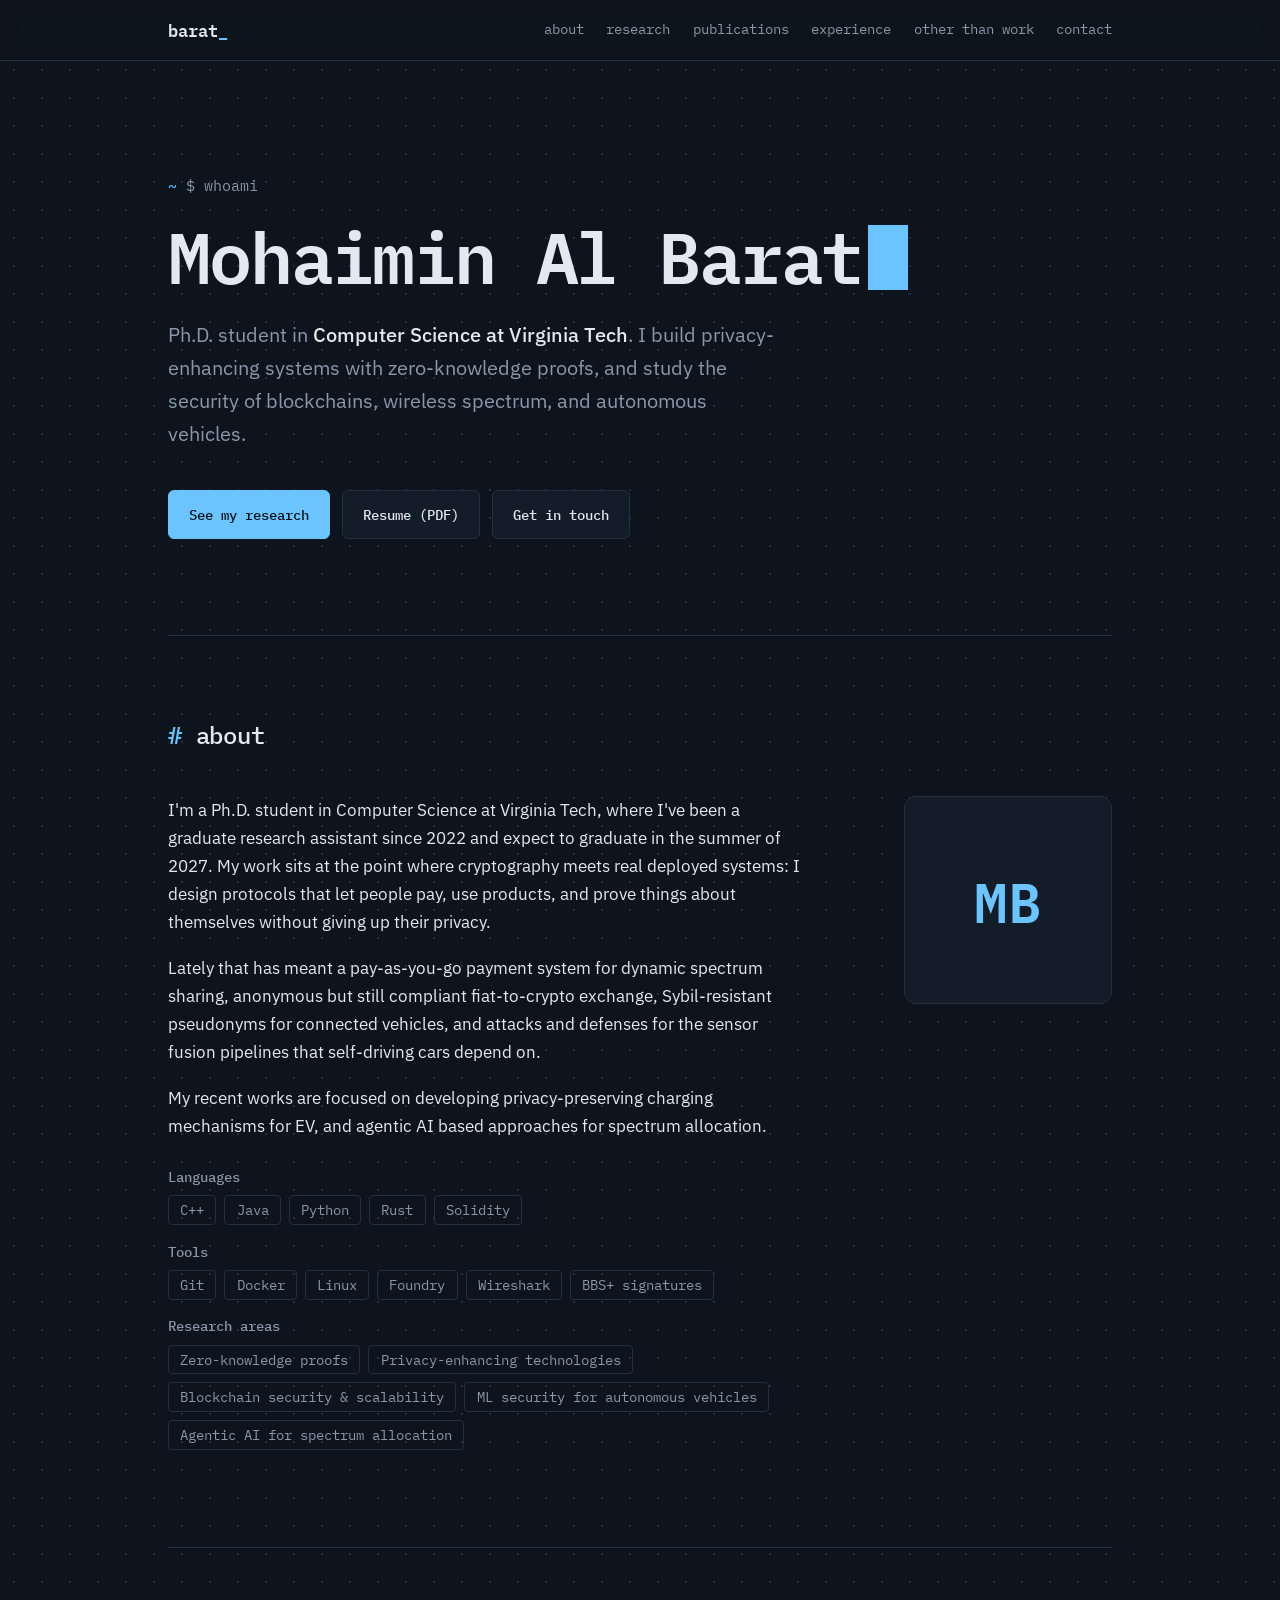
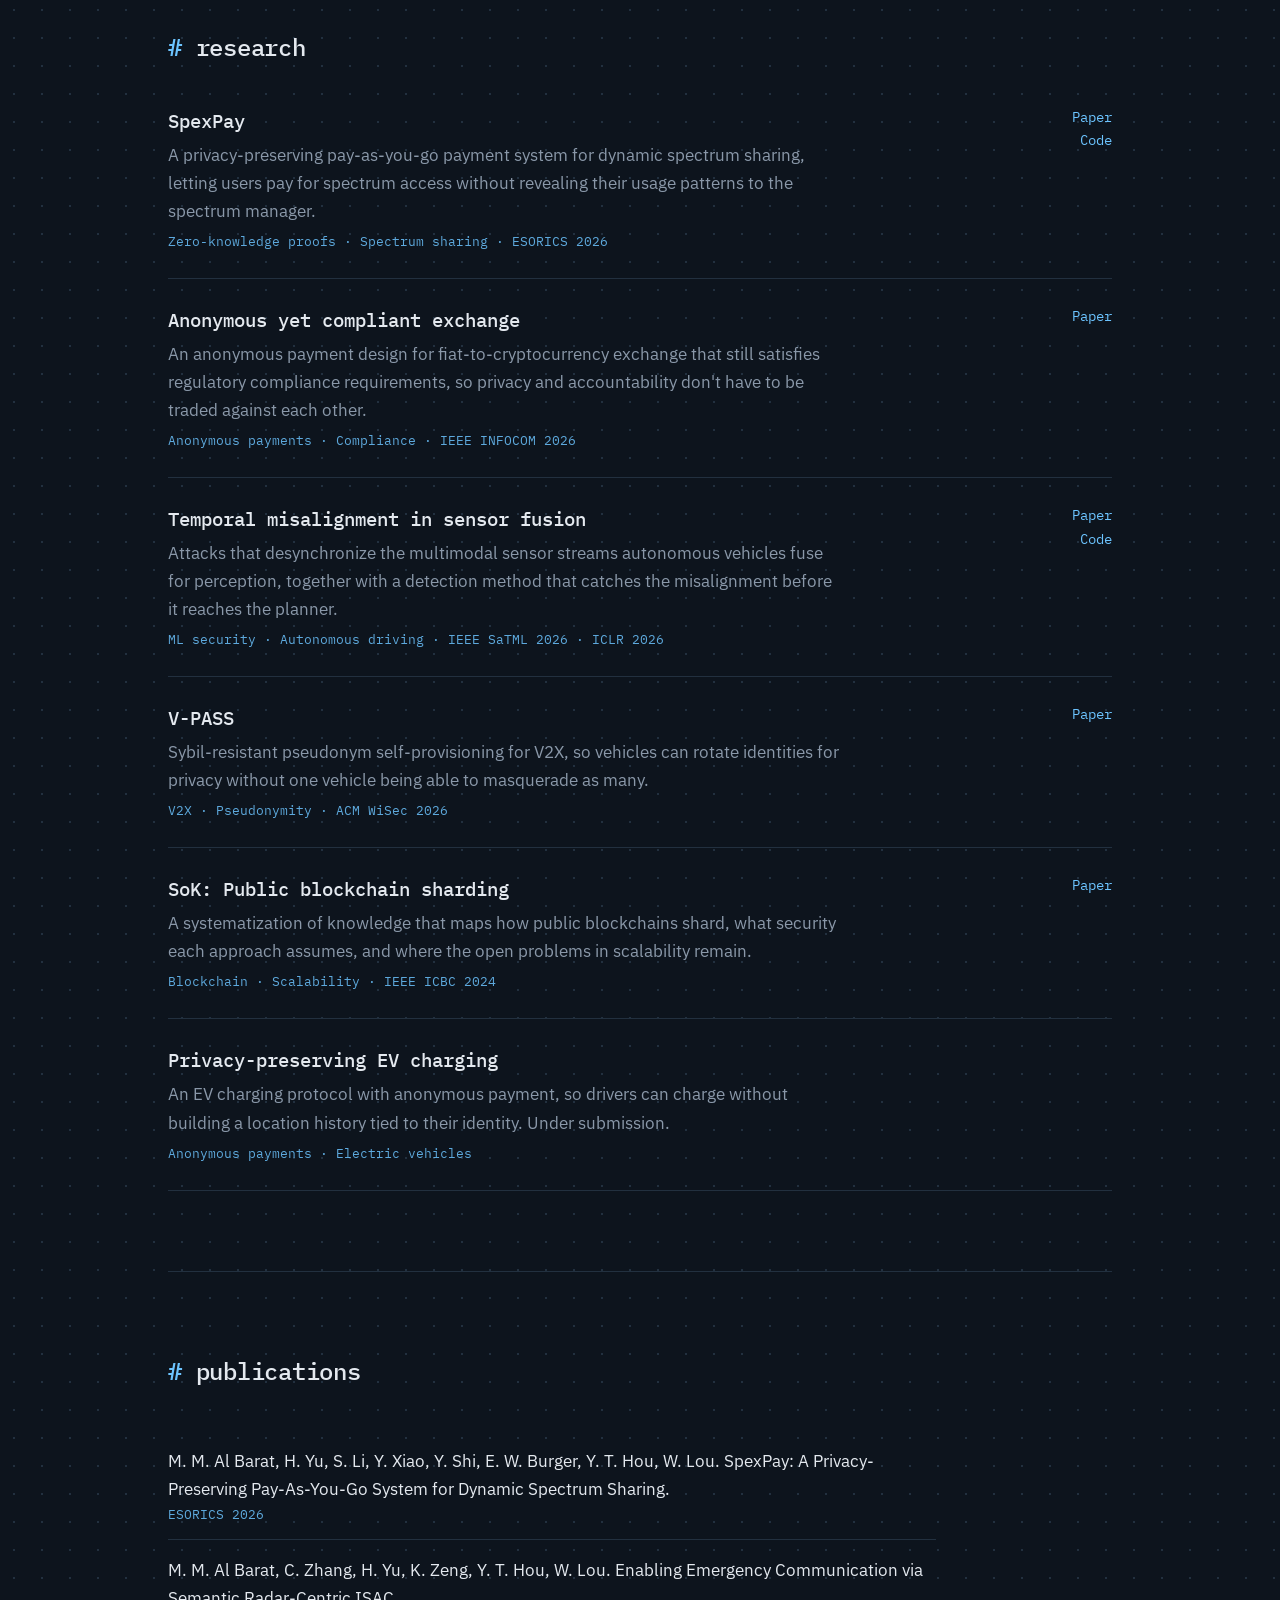
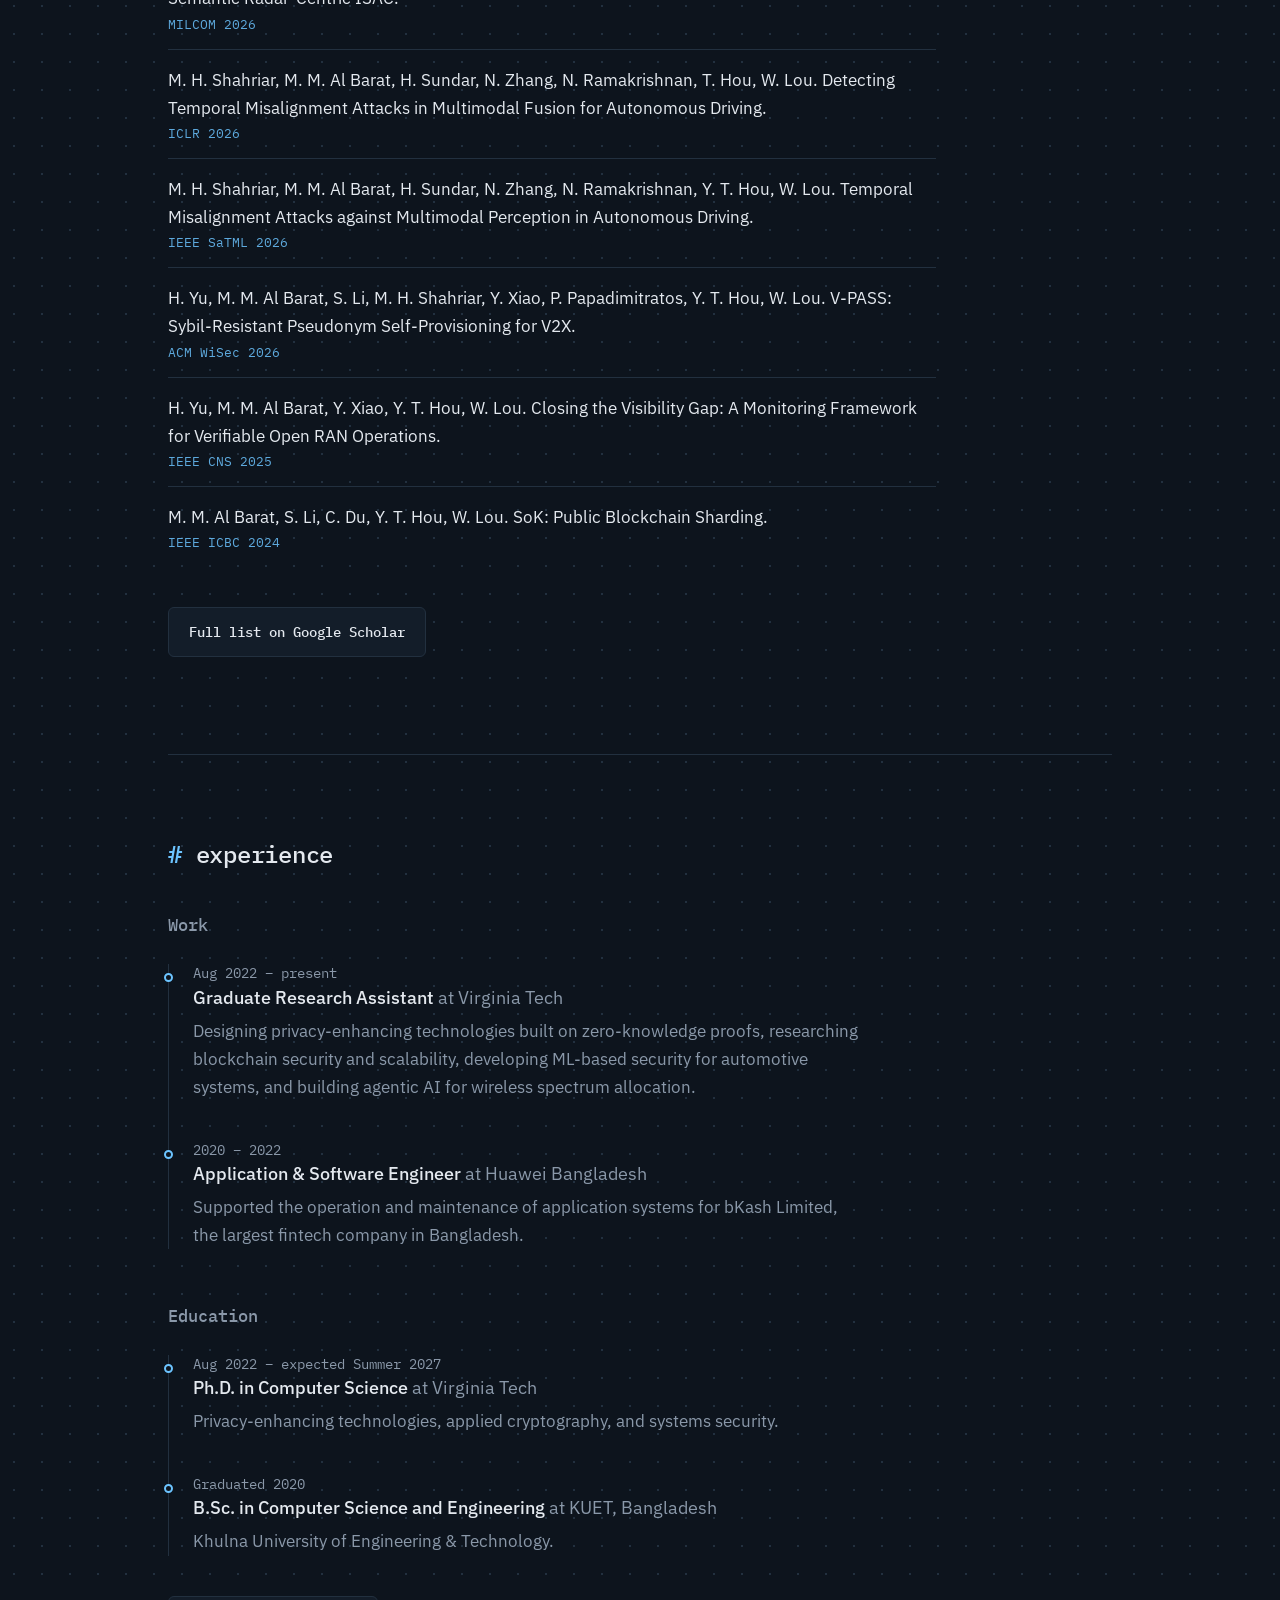
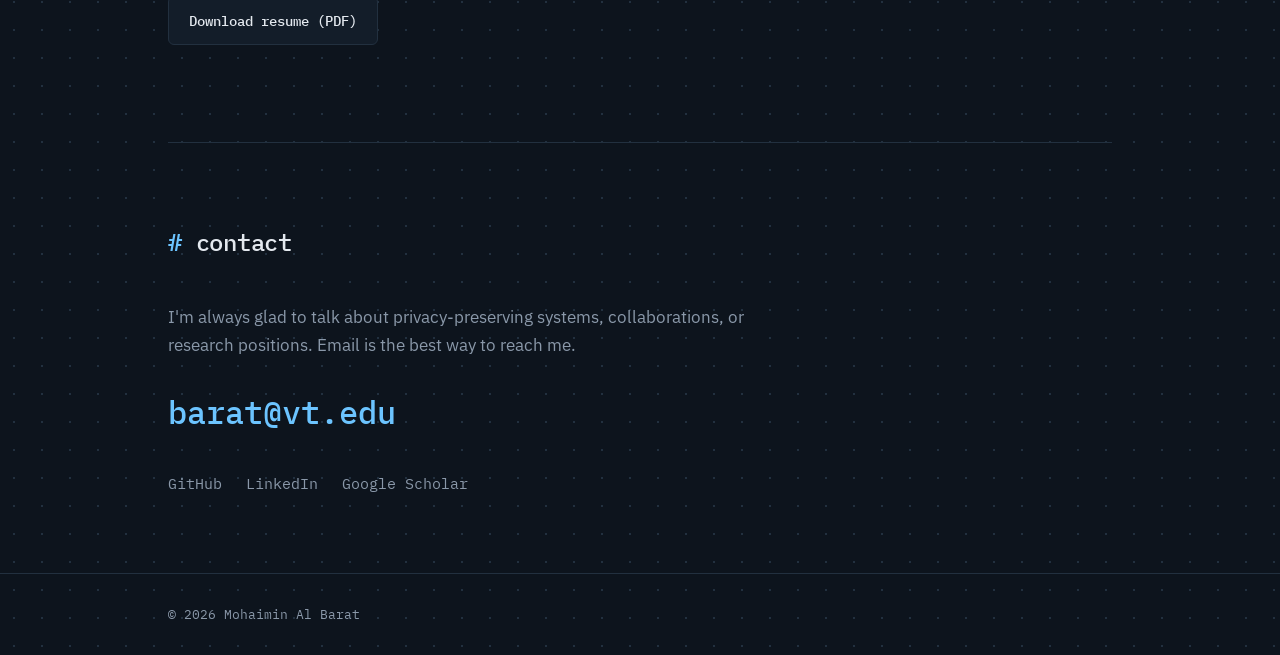
==== index.html @ 00ca7784 "website update" ====
<!DOCTYPE html>
<html lang="en">
<head>
<meta charset="UTF-8">
<meta name="viewport" content="width=device-width, initial-scale=1, viewport-fit=cover">

<!-- [EDIT 1] Page title (shows in the browser tab and in Google results) -->
<title>Mohaimin Al Barat — Privacy &amp; Security Researcher</title>
<meta name="description" content="Mohaimin Al Barat is a Ph.D. student in Computer Science at Virginia Tech working on zero-knowledge proofs, blockchain security, and ML security for autonomous vehicles.">

<link rel="icon" href="data:image/svg+xml,<svg xmlns='http://www.w3.org/2000/svg' viewBox='0 0 100 100'><text y='.9em' font-size='90'>⌘</text></svg>">
<link rel="preconnect" href="https://fonts.googleapis.com">
<link rel="preconnect" href="https://fonts.gstatic.com" crossorigin>
<link href="https://fonts.googleapis.com/css2?family=IBM+Plex+Mono:wght@400;500;600&family=IBM+Plex+Sans:wght@400;500;600&display=swap" rel="stylesheet">
<link rel="stylesheet" href="style.css">
</head>
<body>

<header>
  <nav class="wrap" aria-label="Main">
    <a class="logo" href="#top">barat<span>_</span></a>
    <ul>
      <li><a href="#about">about</a></li>
      <li><a href="#research">research</a></li>
      <li><a href="#publications">publications</a></li>
      <li><a href="#experience">experience</a></li>
      <li><a href="other-than-work.html">other than work</a></li>
      <li><a href="#contact">contact</a></li>
    </ul>
  </nav>
</header>

<main id="top">
  <div class="wrap">

    <!-- ============ HERO ============ -->
    <div class="hero">
      <p class="prompt"><b>~</b> $ whoami</p>
      <!-- [EDIT 2] Your name -->
      <h1>Mohaimin Al Barat<span class="cursor" aria-hidden="true"></span></h1>
      <!-- [EDIT 3] The one-sentence summary under your name -->
      <p class="lede">Ph.D. student in <strong>Computer Science at Virginia Tech</strong>. I build privacy-enhancing systems with zero-knowledge proofs, and study the security of blockchains, wireless spectrum, and autonomous vehicles.</p>
      <div class="actions">
        <a class="btn primary" href="#research">See my research</a>
        <a class="btn" href="resume.pdf">Resume (PDF)</a>
        <a class="btn" href="#contact">Get in touch</a>
      </div>
    </div>

    <!-- ============ ABOUT ============ -->
    <section id="about" aria-labelledby="about-h">
      <h2 id="about-h">about</h2>
      <div class="about">
        <div>
          <!-- Bio -->
          <p>I'm a Ph.D. student in Computer Science at Virginia Tech, where I've been a graduate research assistant since 2022 and expect to graduate in the summer of 2027. My work sits at the point where cryptography meets real deployed systems: I design protocols that let people pay, use products, and prove things about themselves without giving up their privacy.</p>
          <p>Lately that has meant a pay-as-you-go payment system for dynamic spectrum sharing, anonymous but still compliant fiat-to-crypto exchange, Sybil-resistant pseudonyms for connected vehicles, and attacks and defenses for the sensor fusion pipelines that self-driving cars depend on.</p>
          <p>My recent works are focused on developing privacy-preserving charging mechanisms for EV, and agentic AI based approaches for spectrum allocation.</p>

          <!-- [EDIT 5] Skills. Add or remove <li>...</li> items. -->
          <div class="skill-group">
            <h3>Languages</h3>
            <ul class="skills">
              <li>C++</li><li>Java</li><li>Python</li><li>Rust</li><li>Solidity</li>
            </ul>
            <h3>Tools</h3>
            <ul class="skills">
              <li>Git</li><li>Docker</li><li>Linux</li><li>Foundry</li><li>Wireshark</li><li>BBS+ signatures</li>
            </ul>
            <h3>Research areas</h3>
            <ul class="skills">
              <li>Zero-knowledge proofs</li><li>Privacy-enhancing technologies</li><li>Blockchain security &amp; scalability</li><li>ML security for autonomous vehicles</li><li>Agentic AI for spectrum allocation</li>
            </ul>
          </div>
        </div>

        <!-- [EDIT 6] Your photo. Put photo.jpg next to this file, then replace
             the whole <div class="avatar">...</div> line below with:
             <div class="avatar"><img src="photo.jpg" alt="Mohaimin Al Barat"></div> -->
        <div class="avatar" aria-hidden="true">MB</div>
      </div>
    </section>

    <!-- ============ RESEARCH ============ -->
    <!-- [EDIT 7] Each <li class="project"> is one entry. Copy a whole block to add one,
         delete a whole block to remove one. Put real URLs in the href="" of the links,
         or delete the <div class="links"> line entirely if there's nothing to link to. -->
    <section id="research" aria-labelledby="research-h">
      <h2 id="research-h">research</h2>
      <ul class="projects">

        <li class="project">
          <h3>SpexPay</h3>
          <p>A privacy-preserving pay-as-you-go payment system for dynamic spectrum sharing, letting users pay for spectrum access without revealing their usage patterns to the spectrum manager.</p>
          <div class="tags">Zero-knowledge proofs · Spectrum sharing · ESORICS 2026</div>
          <div class="links">
            <a href="">Paper</a>
            <a href="">Code</a>
          </div>
        </li>

        <li class="project">
          <h3>Anonymous yet compliant exchange</h3>
          <p>An anonymous payment design for fiat-to-cryptocurrency exchange that still satisfies regulatory compliance requirements, so privacy and accountability don't have to be traded against each other.</p>
          <div class="tags">Anonymous payments · Compliance · IEEE INFOCOM 2026</div>
          <div class="links">
            <a href="">Paper</a>
          </div>
        </li>

        <li class="project">
          <h3>Temporal misalignment in sensor fusion</h3>
          <p>Attacks that desynchronize the multimodal sensor streams autonomous vehicles fuse for perception, together with a detection method that catches the misalignment before it reaches the planner.</p>
          <div class="tags">ML security · Autonomous driving · IEEE SaTML 2026 · ICLR 2026</div>
          <div class="links">
            <a href="">Paper</a>
            <a href="">Code</a>
          </div>
        </li>

        <li class="project">
          <h3>V-PASS</h3>
          <p>Sybil-resistant pseudonym self-provisioning for V2X, so vehicles can rotate identities for privacy without one vehicle being able to masquerade as many.</p>
          <div class="tags">V2X · Pseudonymity · ACM WiSec 2026</div>
          <div class="links">
            <a href="">Paper</a>
          </div>
        </li>

        <li class="project">
          <h3>SoK: Public blockchain sharding</h3>
          <p>A systematization of knowledge that maps how public blockchains shard, what security each approach assumes, and where the open problems in scalability remain.</p>
          <div class="tags">Blockchain · Scalability · IEEE ICBC 2024</div>
          <div class="links">
            <a href="">Paper</a>
          </div>
        </li>

        <li class="project">
          <h3>Privacy-preserving EV charging</h3>
          <p>An EV charging protocol with anonymous payment, so drivers can charge without building a location history tied to their identity. Under submission.</p>
          <div class="tags">Anonymous payments · Electric vehicles</div>
        </li>

      </ul>
    </section>

    <!-- ============ PUBLICATIONS ============ -->
    <!-- [EDIT 8] Each <li> is one paper. Your name is wrapped in <em> so it stands out. -->
    <section id="publications" aria-labelledby="publications-h">
      <h2 id="publications-h">publications</h2>
      <ul class="pubs">
        <li>
          <span class="title"><em>M. M. Al Barat</em>, H. Yu, S. Li, Y. Xiao, Y. Shi, E. W. Burger, Y. T. Hou, W. Lou. SpexPay: A Privacy-Preserving Pay-As-You-Go System for Dynamic Spectrum Sharing.</span>
          <span class="venue">ESORICS 2026</span>
        </li>
        <li>
          <span class="title"><em>M. M. Al Barat</em>, C. Zhang, H. Yu, K. Zeng, Y. T. Hou, W. Lou. Enabling Emergency Communication via Semantic Radar-Centric ISAC.</span>
          <span class="venue">MILCOM 2026</span>
        </li>
        <li>
          <span class="title">M. H. Shahriar, <em>M. M. Al Barat</em>, H. Sundar, N. Zhang, N. Ramakrishnan, T. Hou, W. Lou. Detecting Temporal Misalignment Attacks in Multimodal Fusion for Autonomous Driving.</span>
          <span class="venue">ICLR 2026</span>
        </li>
        <li>
          <span class="title">M. H. Shahriar, <em>M. M. Al Barat</em>, H. Sundar, N. Zhang, N. Ramakrishnan, Y. T. Hou, W. Lou. Temporal Misalignment Attacks against Multimodal Perception in Autonomous Driving.</span>
          <span class="venue">IEEE SaTML 2026</span>
        </li>
        <li>
          <span class="title">H. Yu, <em>M. M. Al Barat</em>, S. Li, M. H. Shahriar, Y. Xiao, P. Papadimitratos, Y. T. Hou, W. Lou. V-PASS: Sybil-Resistant Pseudonym Self-Provisioning for V2X.</span>
          <span class="venue">ACM WiSec 2026</span>
        </li>
        <li>
          <span class="title">H. Yu, <em>M. M. Al Barat</em>, Y. Xiao, Y. T. Hou, W. Lou. Closing the Visibility Gap: A Monitoring Framework for Verifiable Open RAN Operations.</span>
          <span class="venue">IEEE CNS 2025</span>
        </li>
        <li>
          <span class="title"><em>M. M. Al Barat</em>, S. Li, C. Du, Y. T. Hou, W. Lou. SoK: Public Blockchain Sharding.</span>
          <span class="venue">IEEE ICBC 2024</span>
        </li>
      </ul>
      <!-- [EDIT 9] Paste your Google Scholar profile URL between the quotes below. -->
      <p class="after-timeline"><a class="btn" href="https://scholar.google.com/citations?user=E-NmL2gAAAAJ&hl=en&inst=13410158990364976897">Full list on Google Scholar</a></p>
    </section>

    <!-- ============ EXPERIENCE + EDUCATION ============ -->
    <!-- [EDIT 10] Two separate lists now: work first, education second.
         Each <li class="job"> is one entry; newest at the top. -->
    <section id="experience" aria-labelledby="experience-h">
      <h2 id="experience-h">experience</h2>

      <h3 class="subhead">Work</h3>
      <ol class="timeline">
        <li class="job">
          <div class="when">Aug 2022 – present</div>
          <h3>Graduate Research Assistant <span>at Virginia Tech</span></h3>
          <p>Designing privacy-enhancing technologies built on zero-knowledge proofs, researching blockchain security and scalability, developing ML-based security for automotive systems, and building agentic AI for wireless spectrum allocation.</p>
        </li>
        <li class="job">
          <div class="when">2020 – 2022</div>
          <h3>Application &amp; Software Engineer <span>at Huawei Bangladesh</span></h3>
          <p>Supported the operation and maintenance of application systems for bKash Limited, the largest fintech company in Bangladesh.</p>
        </li>
      </ol>

      <h3 class="subhead">Education</h3>
      <ol class="timeline">
        <li class="job">
          <div class="when">Aug 2022 – expected Summer 2027</div>
          <h3>Ph.D. in Computer Science <span>at Virginia Tech</span></h3>
          <p>Privacy-enhancing technologies, applied cryptography, and systems security.</p>
        </li>
        <li class="job">
          <div class="when">Graduated 2020</div>
          <h3>B.Sc. in Computer Science and Engineering <span>at KUET, Bangladesh</span></h3>
          <p>Khulna University of Engineering &amp; Technology.</p>
        </li>
      </ol>

      <!-- [EDIT 11] Put your resume.pdf next to this file for this button to work. -->
      <p class="after-timeline"><a class="btn" href="resume.pdf">Download resume (PDF)</a></p>
    </section>

    <!-- ============ CONTACT ============ -->
    <section id="contact" class="contact" aria-labelledby="contact-h">
      <h2 id="contact-h">contact</h2>
      <p>I'm always glad to talk about privacy-preserving systems, collaborations, or research positions. Email is the best way to reach me.</p>

      <!-- [EDIT 12] Your email appears twice on this line: once after "mailto:" and once as the visible text. -->
      <a class="email" href="mailto:barat@vt.edu">barat@vt.edu</a>

      <!-- [EDIT 13] Paste each profile URL between the quotes in href="". -->
      <ul class="socials">
        <li><a href="https://github.com/iambarat">GitHub</a></li>
        <li><a href="https://www.linkedin.com/in/iambarat/">LinkedIn</a></li>
        <li><a href="https://scholar.google.com/citations?user=E-NmL2gAAAAJ&hl=en&inst=13410158990364976897">Google Scholar</a></li>
      </ul>
    </section>

  </div>
</main>

<footer>
  <div class="wrap">© <span id="year">2026</span> Mohaimin Al Barat</div>
</footer>

<script>
  document.getElementById("year").textContent = new Date().getFullYear();
</script>
</body>
</html>
---- style.css ----
/* ============================================================
   Shared styles for index.html and other-than-work.html
   You don't need to edit this file to change your content.
   ============================================================ */

:root {
  --bg: #0d141d;
  --surface: #131d29;
  --line: #22303f;
  --text: #e4e9ef;
  --muted: #8a98a9;
  --accent: #6cc4ff;
  --mono: "IBM Plex Mono", ui-monospace, SFMono-Regular, Menlo, Consolas, monospace;
  --sans: "IBM Plex Sans", system-ui, -apple-system, "Segoe UI", Roboto, sans-serif;
  --max: 62rem;
  box-sizing: border-box;
}
*, *::before, *::after { box-sizing: inherit; }

html { scroll-behavior: smooth; scroll-padding-top: 4.5rem; }

body {
  margin: 0;
  background: var(--bg);
  background-image: radial-gradient(var(--line) 1px, transparent 1px);
  background-size: 28px 28px;
  color: var(--text);
  font: 400 1.0625rem/1.65 var(--sans);
  -webkit-font-smoothing: antialiased;
}

a { color: var(--accent); text-decoration: none; }
a:hover { text-decoration: underline; text-underline-offset: 3px; }
:focus-visible { outline: 2px solid var(--accent); outline-offset: 3px; border-radius: 2px; }
img { max-width: 100%; display: block; }

.wrap { max-width: var(--max); margin: 0 auto; padding: 0 1.5rem; }

/* ---------- Navigation ---------- */
header {
  position: sticky; top: 0; z-index: 10;
  background: rgba(13, 20, 29, 0.85);
  backdrop-filter: blur(10px); -webkit-backdrop-filter: blur(10px);
  border-bottom: 1px solid var(--line);
}
nav { display: flex; align-items: center; justify-content: space-between; height: 3.75rem; gap: 1rem; }
.logo { font-family: var(--mono); font-weight: 600; color: var(--text); }
.logo span { color: var(--accent); }
nav ul { list-style: none; display: flex; gap: 1.4rem; margin: 0; padding: 0; font-family: var(--mono); font-size: 0.875rem; }
nav ul a { color: var(--muted); }
nav ul a:hover { color: var(--text); text-decoration: none; }
nav ul a[aria-current="page"] { color: var(--text); }

/* ---------- Hero ---------- */
.hero { padding: 7rem 0 6rem; }
.prompt { font-family: var(--mono); color: var(--muted); font-size: 0.95rem; margin: 0 0 1.25rem; }
.prompt b { color: var(--accent); font-weight: 500; }
.hero h1 {
  font-family: var(--mono); font-weight: 600;
  font-size: clamp(2.2rem, 6.5vw, 4.5rem); line-height: 1.05;
  letter-spacing: -0.03em; margin: 0 0 1.5rem;
}
.cursor {
  display: inline-block; width: 0.55em; height: 0.9em; margin-left: 0.08em;
  background: var(--accent); vertical-align: -0.08em;
  animation: blink 1.1s steps(1) infinite;
}
@keyframes blink { 50% { opacity: 0; } }
.lede { font-size: 1.25rem; color: var(--muted); max-width: 38rem; margin: 0 0 2.5rem; }
.lede strong { color: var(--text); font-weight: 500; }

.actions { display: flex; flex-wrap: wrap; gap: 0.75rem; }
.btn {
  font-family: var(--mono); font-size: 0.9rem; font-weight: 500;
  padding: 0.75rem 1.25rem; border-radius: 6px; border: 1px solid var(--line);
  color: var(--text); background: var(--surface); display: inline-block;
  cursor: pointer;
}
.btn:hover { border-color: var(--muted); text-decoration: none; }
.btn.primary { background: var(--accent); border-color: var(--accent); color: #06121c; }
.btn.primary:hover { filter: brightness(1.1); }

/* ---------- Sections ---------- */
section { padding: 5rem 0; border-top: 1px solid var(--line); }
h2 { font-family: var(--mono); font-weight: 500; font-size: 1.5rem; margin: 0 0 2.5rem; letter-spacing: -0.01em; }
h2::before { content: "# "; color: var(--accent); }
.subhead { font: 500 1.05rem var(--mono); color: var(--muted); margin: 3.5rem 0 1.75rem; }
.subhead:first-of-type { margin-top: 0; }

/* ---------- About ---------- */
.about { display: grid; grid-template-columns: 1fr 13rem; gap: 3rem; align-items: start; }
.about p { margin: 0 0 1.1rem; max-width: 40rem; }
.avatar {
  aspect-ratio: 1; border-radius: 12px; border: 1px solid var(--line);
  background: var(--surface); display: grid; place-items: center;
  font: 600 3.5rem var(--mono); color: var(--accent); overflow: hidden;
}
.avatar img { width: 100%; height: 100%; object-fit: cover; }
.skill-group { margin-top: 1.75rem; }
.skill-group h3 { font: 500 0.85rem var(--mono); color: var(--muted); margin: 0 0 0.6rem; }
.skills { display: flex; flex-wrap: wrap; gap: 0.5rem; margin: 0 0 1.1rem; padding: 0; list-style: none; }
.skills li { font: 0.85rem var(--mono); color: var(--muted); border: 1px solid var(--line); padding: 0.3rem 0.7rem; border-radius: 4px; }

/* ---------- Research ---------- */
.projects { list-style: none; margin: 0; padding: 0; }
.project {
  display: grid; grid-template-columns: 1fr auto; gap: 0.5rem 2rem;
  padding: 1.75rem 0; border-bottom: 1px solid var(--line);
}
.project:first-child { padding-top: 0; }
.project h3 { font: 500 1.2rem var(--mono); margin: 0; color: var(--text); }
.project p { grid-column: 1; margin: 0; color: var(--muted); max-width: 42rem; }
.project .tags { grid-column: 1; font: 0.8rem var(--mono); color: var(--accent); opacity: 0.85; }
.project .links { grid-column: 2; grid-row: 1 / span 3; display: flex; flex-direction: column; gap: 0.35rem; font: 0.875rem var(--mono); text-align: right; white-space: nowrap; }

/* ---------- Publications ---------- */
.pubs { list-style: none; margin: 0; padding: 0; }
.pubs li { padding: 1rem 0; border-bottom: 1px solid var(--line); color: var(--muted); max-width: 48rem; }
.pubs li:last-child { border-bottom: 0; }
.pubs .title { color: var(--text); }
.pubs .venue { font: 0.8rem var(--mono); color: var(--accent); opacity: 0.85; display: block; margin-top: 0.2rem; }
.pubs em { font-style: normal; color: var(--text); }

/* ---------- Timeline (experience + education) ---------- */
.timeline { list-style: none; margin: 0; padding: 0 0 0 1.5rem; border-left: 1px solid var(--line); }
.job { position: relative; padding-bottom: 2.5rem; }
.job:last-child { padding-bottom: 0; }
.job::before {
  content: ""; position: absolute; left: calc(-1.5rem - 5px); top: 0.55rem;
  width: 9px; height: 9px; border-radius: 50%; background: var(--bg); border: 2px solid var(--accent);
}
.job .when { font: 0.85rem var(--mono); color: var(--muted); }
.job h3 { font: 500 1.1rem var(--sans); margin: 0.2rem 0 0.5rem; }
.job h3 span { color: var(--muted); font-weight: 400; }
.job p { margin: 0; color: var(--muted); max-width: 42rem; }
.after-timeline { margin-top: 2.5rem; }

/* ---------- Contact ---------- */
.contact p { color: var(--muted); max-width: 36rem; margin: 0 0 2rem; }
.email { font: 500 clamp(1.3rem, 4vw, 2rem) var(--mono); word-break: break-all; }
.socials { display: flex; flex-wrap: wrap; gap: 1.5rem; list-style: none; margin: 2.5rem 0 0; padding: 0; font: 0.95rem var(--mono); }
.socials a { color: var(--muted); }
.socials a:hover { color: var(--text); }

footer { border-top: 1px solid var(--line); padding: 2rem 0; font: 0.8rem var(--mono); color: var(--muted); }

/* ============================================================
   "Other than work" page
   ============================================================ */
.page-head { padding: 6rem 0 3.5rem; }
.page-head h1 { font: 600 clamp(2rem, 6vw, 3.5rem) var(--mono); letter-spacing: -0.03em; margin: 0 0 1.25rem; }
.page-head p { color: var(--muted); font-size: 1.15rem; max-width: 40rem; margin: 0; }
.back-link { font: 0.875rem var(--mono); color: var(--muted); display: inline-block; margin-bottom: 1.5rem; }

/* Music prompt */
.music-prompt {
  border: 1px solid var(--line); background: var(--surface);
  border-radius: 10px; padding: 1.5rem; max-width: 34rem; margin: 0 0 2.5rem;
}
.music-prompt p { margin: 0 0 1.25rem; color: var(--text); }
.music-prompt .note { font-size: 0.85rem; color: var(--muted); margin-top: 1rem; margin-bottom: 0; }
.music-prompt .actions { gap: 0.6rem; }
.music-prompt[hidden] { display: none; }

#player { margin: 0 0 2.5rem; }
#player[hidden] { display: none; }
#player iframe { border-radius: 12px; border: 0; width: 100%; }
.player-note { font: 0.8rem var(--mono); color: var(--muted); margin: 0.75rem 0 0; }

.life-block { margin-bottom: 4rem; }
.life-block:last-child { margin-bottom: 0; }
.life-block p { color: var(--muted); max-width: 40rem; margin: 0 0 1.25rem; }

.gallery { display: grid; grid-template-columns: repeat(auto-fill, minmax(14rem, 1fr)); gap: 1.25rem; }
.gallery figure { margin: 0; }
.gallery img { aspect-ratio: 4 / 3; object-fit: cover; width: 100%; border-radius: 8px; border: 1px solid var(--line); }
.gallery .placeholder {
  aspect-ratio: 4 / 3; border-radius: 8px; border: 1px dashed var(--line);
  background: var(--surface); display: grid; place-items: center;
  font: 0.8rem var(--mono); color: var(--muted); text-align: center; padding: 0.5rem;
}
.gallery figcaption { font: 0.8rem var(--mono); color: var(--muted); margin-top: 0.6rem; }

/* ---------- Responsive ---------- */
@media (max-width: 820px) {
  nav ul { gap: 0.9rem; font-size: 0.78rem; }
  .hero { padding: 4.5rem 0 4rem; }
  .about { grid-template-columns: 1fr; }
  .avatar { width: 9rem; grid-row: 1; }
  .project { grid-template-columns: 1fr; }
  .project .links { grid-column: 1; grid-row: auto; flex-direction: row; gap: 1.25rem; text-align: left; }
}
@media (max-width: 560px) {
  nav ul li:nth-child(2), nav ul li:nth-child(3) { display: none; }
  .page-head { padding: 3.5rem 0 2.5rem; }
}
@media (prefers-reduced-motion: reduce) {
  html { scroll-behavior: auto; }
  .cursor { animation: none; }
}
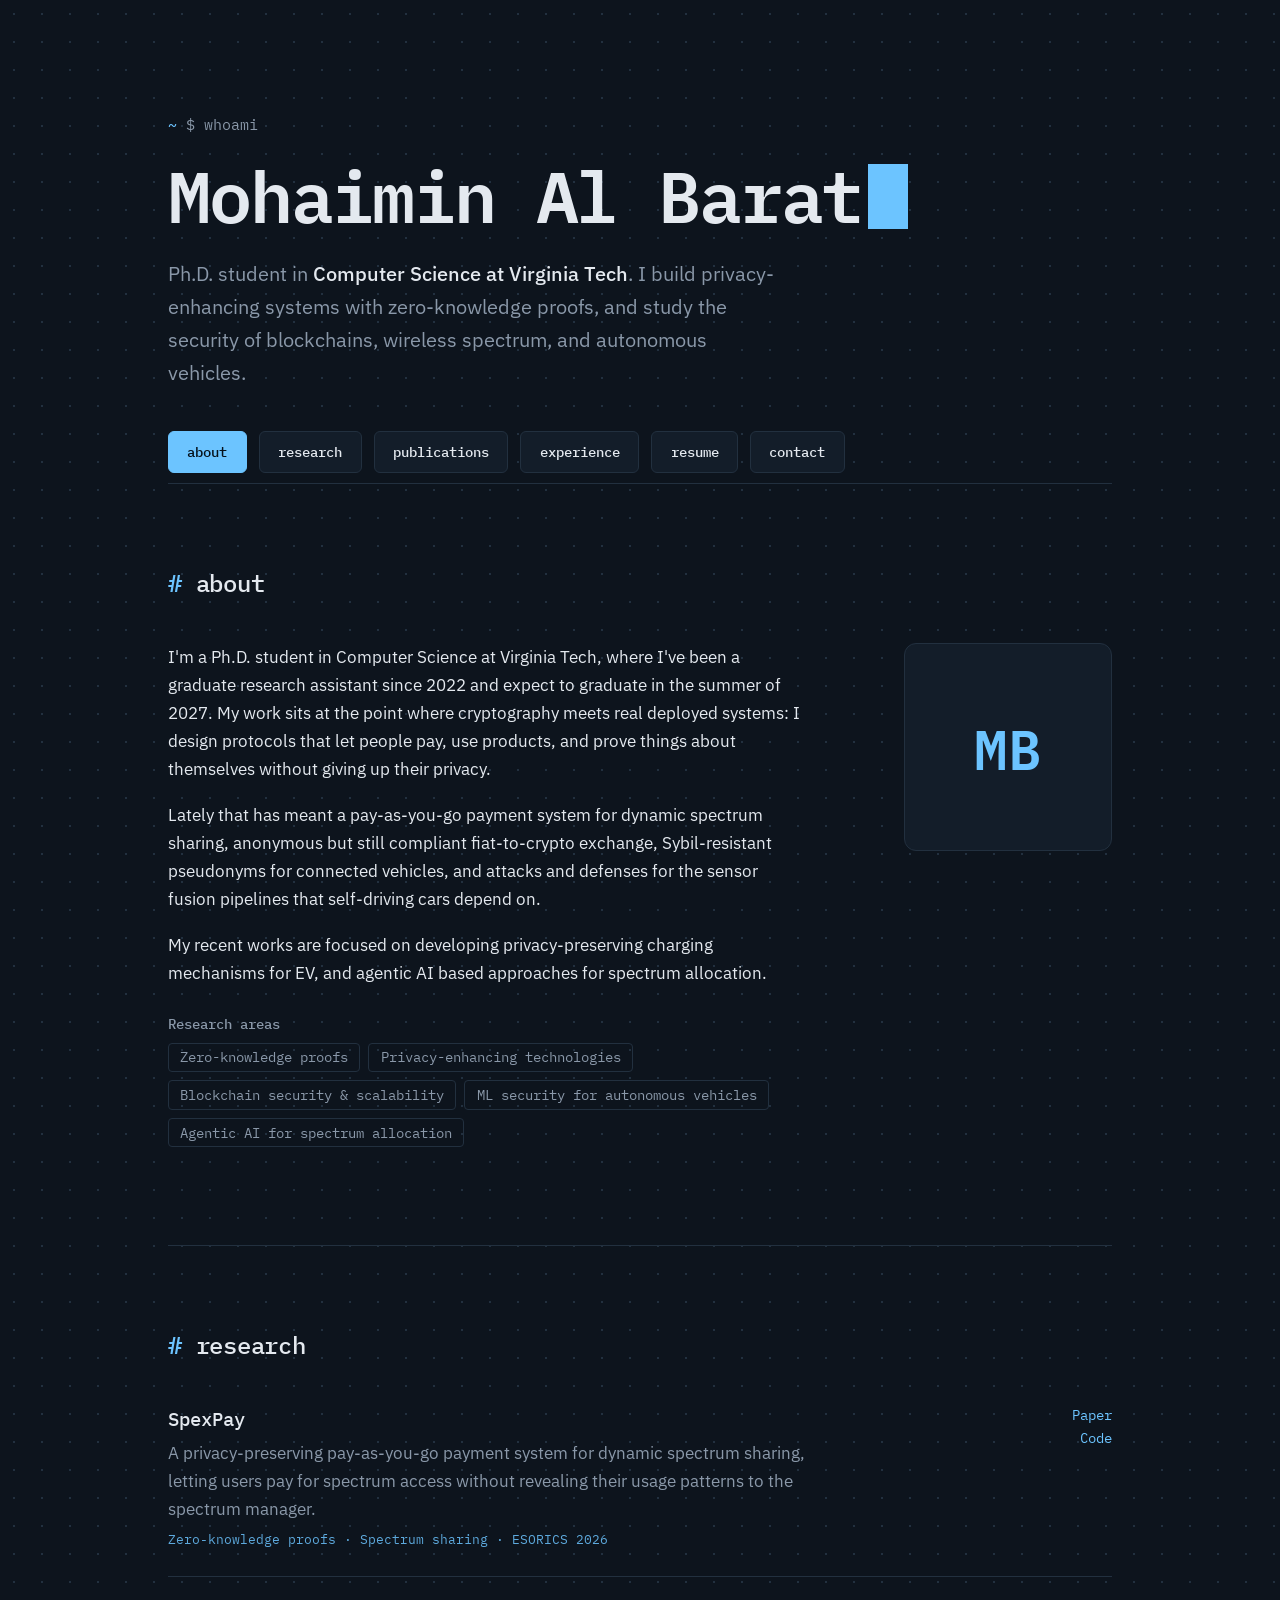
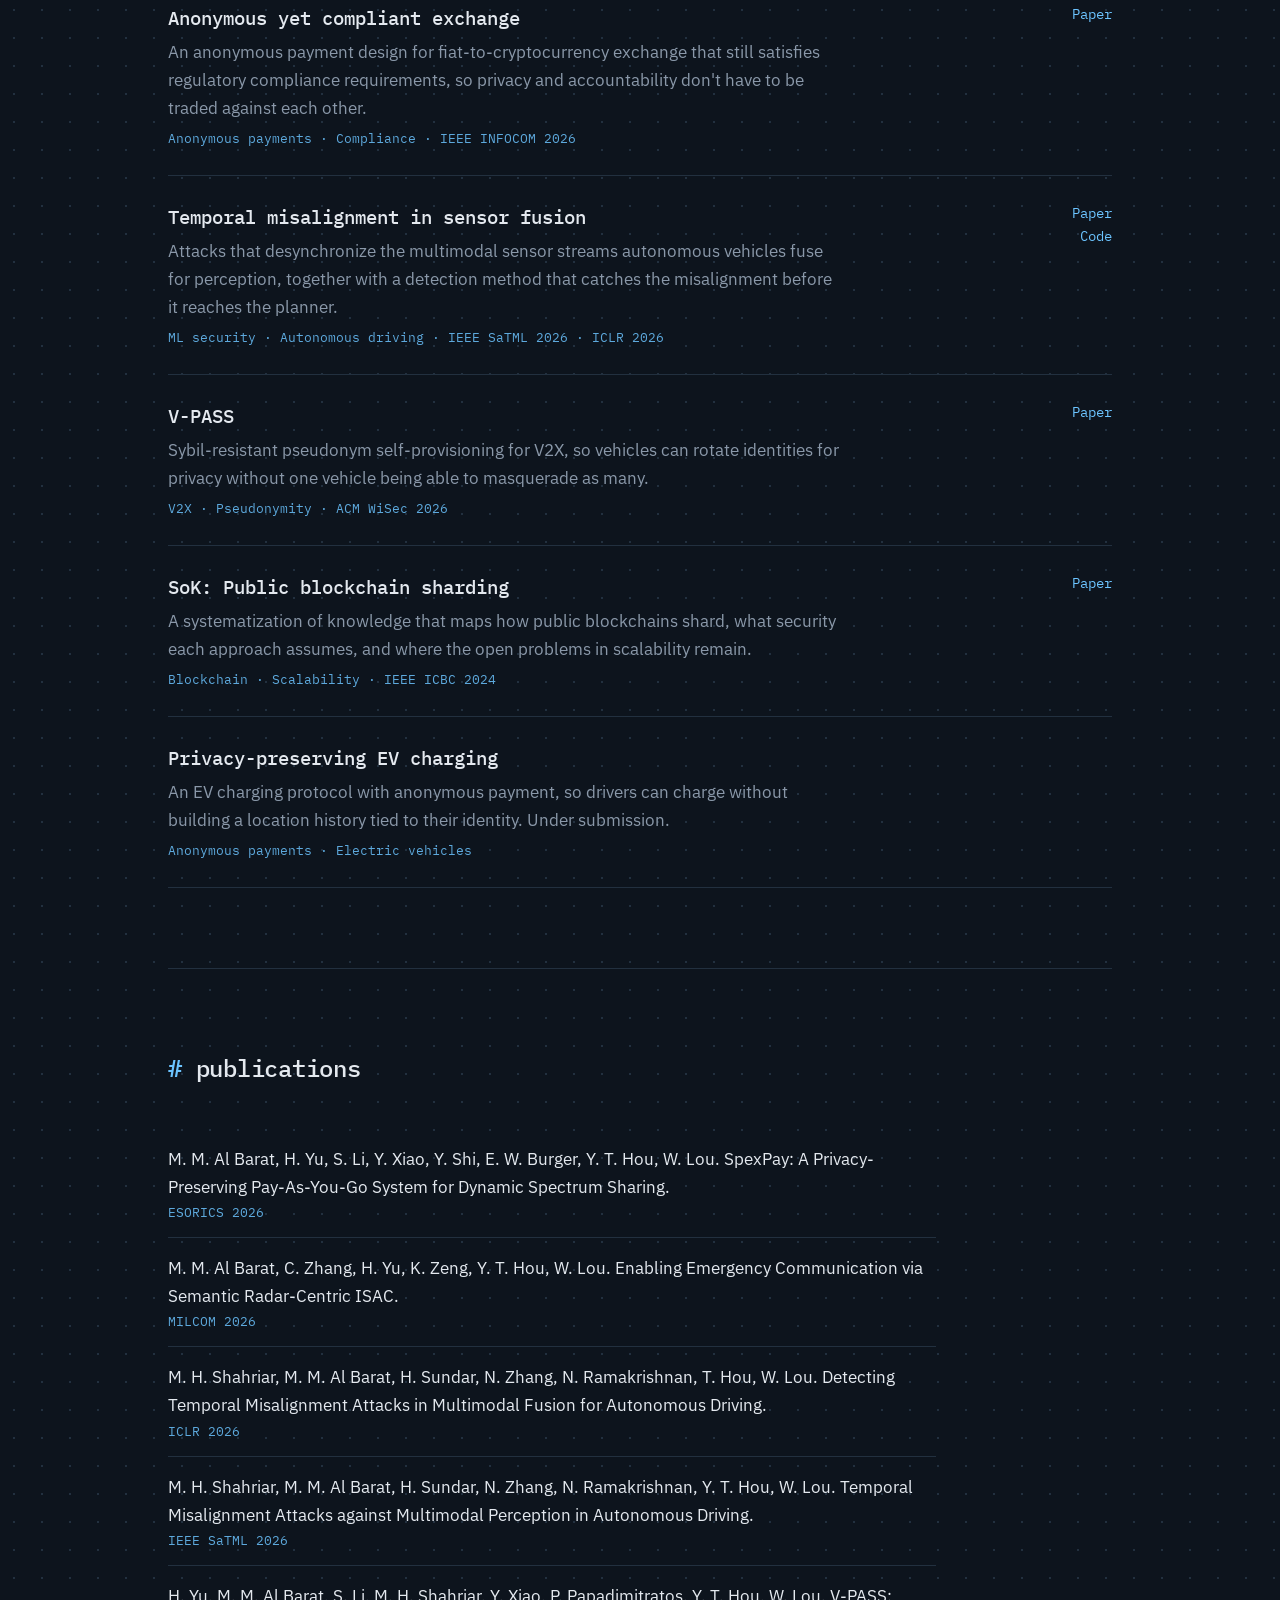
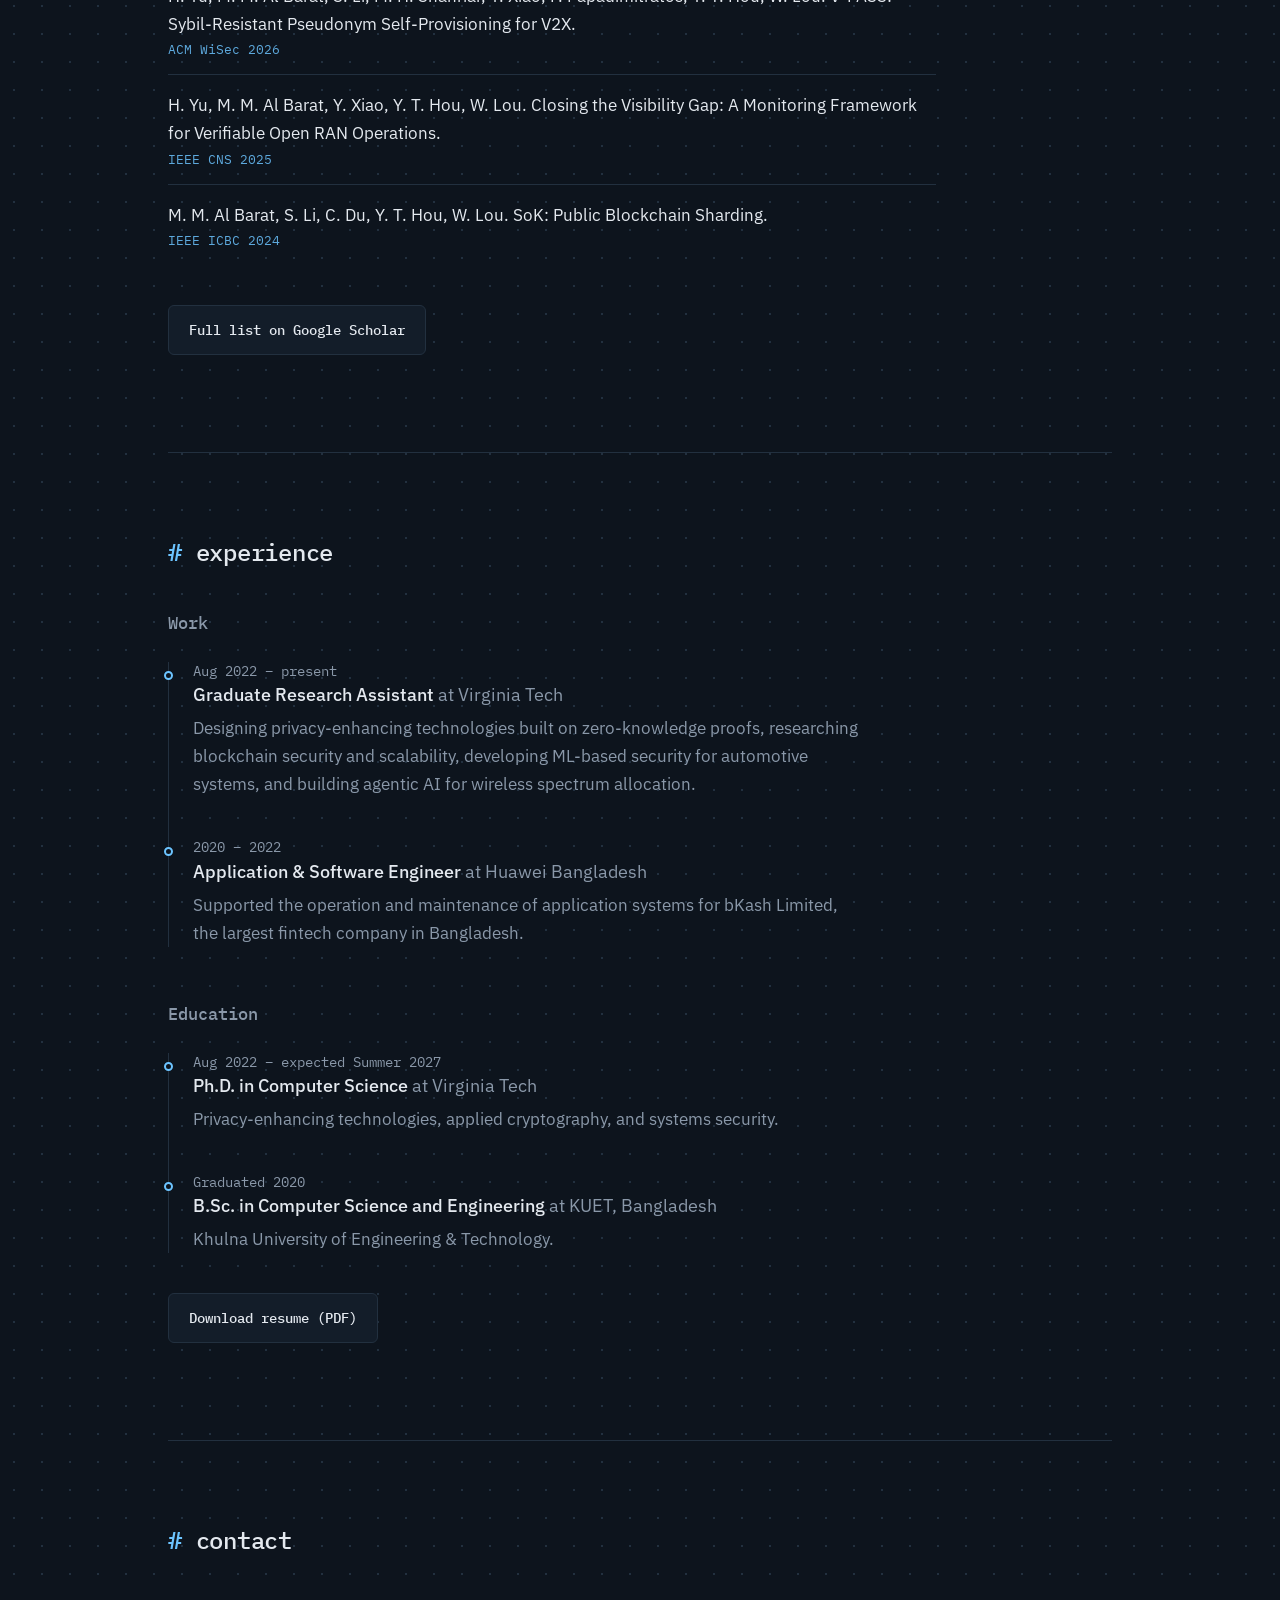
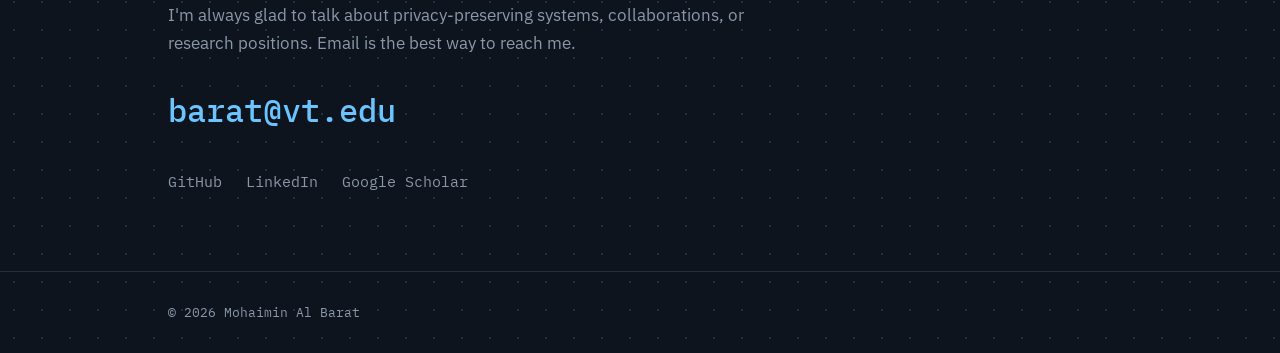
==== commit d92de5e4: "papers updated" ====
--- a/index.html
+++ b/index.html
@@ -16,20 +16,6 @@
 </head>
 <body>
 
-<header>
-  <nav class="wrap" aria-label="Main">
-    <a class="logo" href="#top">barat<span>_</span></a>
-    <ul>
-      <li><a href="#about">about</a></li>
-      <li><a href="#research">research</a></li>
-      <li><a href="#publications">publications</a></li>
-      <li><a href="#experience">experience</a></li>
-      <li><a href="other-than-work.html">other than work</a></li>
-      <li><a href="#contact">contact</a></li>
-    </ul>
-  </nav>
-</header>
-
 <main id="top">
   <div class="wrap">
 
@@ -40,12 +26,28 @@
       <h1>Mohaimin Al Barat<span class="cursor" aria-hidden="true"></span></h1>
       <!-- [EDIT 3] The one-sentence summary under your name -->
       <p class="lede">Ph.D. student in <strong>Computer Science at Virginia Tech</strong>. I build privacy-enhancing systems with zero-knowledge proofs, and study the security of blockchains, wireless spectrum, and autonomous vehicles.</p>
-      <div class="actions">
-        <a class="btn primary" href="#research">See my research</a>
-        <a class="btn" href="resume.pdf">Resume (PDF)</a>
-        <a class="btn" href="#contact">Get in touch</a>
-      </div>
     </div>
+
+  </div>
+
+  <!-- Nav: sits under the intro, then sticks to the top of the screen once you scroll past it -->
+  <div class="nav-sentinel" aria-hidden="true"></div>
+  <header class="hero-nav">
+    <nav class="wrap" aria-label="Main">
+      <a class="logo" href="#top">barat<span>_</span></a>
+      <ul>
+        <li><a href="#about">about</a></li>
+        <li><a href="#research">research</a></li>
+        <li><a href="#publications">publications</a></li>
+        <li><a href="#experience">experience</a></li>
+        <li><a href="resume.pdf">resume</a></li>
+        <!-- <li><a href="other-than-work.html">other than work</a></li> -->
+        <li><a href="#contact">contact</a></li>
+      </ul>
+    </nav>
+  </header>
+
+  <div class="wrap">
 
     <!-- ============ ABOUT ============ -->
     <section id="about" aria-labelledby="about-h">
@@ -59,14 +61,14 @@
 
           <!-- [EDIT 5] Skills. Add or remove <li>...</li> items. -->
           <div class="skill-group">
-            <h3>Languages</h3>
+            <!-- <h3>Languages</h3>
             <ul class="skills">
               <li>C++</li><li>Java</li><li>Python</li><li>Rust</li><li>Solidity</li>
             </ul>
             <h3>Tools</h3>
             <ul class="skills">
               <li>Git</li><li>Docker</li><li>Linux</li><li>Foundry</li><li>Wireshark</li><li>BBS+ signatures</li>
-            </ul>
+            </ul> -->
             <h3>Research areas</h3>
             <ul class="skills">
               <li>Zero-knowledge proofs</li><li>Privacy-enhancing technologies</li><li>Blockchain security &amp; scalability</li><li>ML security for autonomous vehicles</li><li>Agentic AI for spectrum allocation</li>
@@ -94,8 +96,8 @@
           <p>A privacy-preserving pay-as-you-go payment system for dynamic spectrum sharing, letting users pay for spectrum access without revealing their usage patterns to the spectrum manager.</p>
           <div class="tags">Zero-knowledge proofs · Spectrum sharing · ESORICS 2026</div>
           <div class="links">
-            <a href="">Paper</a>
-            <a href="">Code</a>
+            <a href="https://link.springer.com/chapter/10.1007/978-3-032-38702-8_30">Paper</a>
+            <a href="https://github.com/iambarat/SpexPay">Code</a>
           </div>
         </li>
 
@@ -104,7 +106,7 @@
           <p>An anonymous payment design for fiat-to-cryptocurrency exchange that still satisfies regulatory compliance requirements, so privacy and accountability don't have to be traded against each other.</p>
           <div class="tags">Anonymous payments · Compliance · IEEE INFOCOM 2026</div>
           <div class="links">
-            <a href="">Paper</a>
+            <a href="https://ieeexplore.ieee.org/abstract/document/11571719">Paper</a>
           </div>
         </li>
 
@@ -113,8 +115,8 @@
           <p>Attacks that desynchronize the multimodal sensor streams autonomous vehicles fuse for perception, together with a detection method that catches the misalignment before it reaches the planner.</p>
           <div class="tags">ML security · Autonomous driving · IEEE SaTML 2026 · ICLR 2026</div>
           <div class="links">
-            <a href="">Paper</a>
-            <a href="">Code</a>
+            <a href="https://ieeexplore.ieee.org/abstract/document/11691663">Paper</a>
+            <a href="https://github.com/shahriar0651/Automotive-Ethernet-Testbed">Code</a>
           </div>
         </li>
 
@@ -123,7 +125,7 @@
           <p>Sybil-resistant pseudonym self-provisioning for V2X, so vehicles can rotate identities for privacy without one vehicle being able to masquerade as many.</p>
           <div class="tags">V2X · Pseudonymity · ACM WiSec 2026</div>
           <div class="links">
-            <a href="">Paper</a>
+            <a href="https://dl.acm.org/doi/abs/10.1145/3765613.3811692">Paper</a>
           </div>
         </li>
 
@@ -132,7 +134,7 @@
           <p>A systematization of knowledge that maps how public blockchains shard, what security each approach assumes, and where the open problems in scalability remain.</p>
           <div class="tags">Blockchain · Scalability · IEEE ICBC 2024</div>
           <div class="links">
-            <a href="">Paper</a>
+            <a href="https://ieeexplore.ieee.org/abstract/document/10634422">Paper</a>
           </div>
         </li>
 
@@ -246,6 +248,16 @@
 
 <script>
   document.getElementById("year").textContent = new Date().getFullYear();
+
+  // Show the logo + bar background only once the nav is stuck to the top.
+  (function () {
+    var nav = document.querySelector(".hero-nav");
+    var sentinel = document.querySelector(".nav-sentinel");
+    if (!nav || !sentinel) return;
+    function update() { nav.classList.toggle("stuck", sentinel.getBoundingClientRect().top < 0); }
+    window.addEventListener("scroll", update, { passive: true });
+    update();
+  })();
 </script>
 </body>
 </html>
--- a/style.css
+++ b/style.css
@@ -51,8 +51,42 @@
 nav ul a:hover { color: var(--text); text-decoration: none; }
 nav ul a[aria-current="page"] { color: var(--text); }
 
+/* Home page: the nav sits under the intro, then sticks to the top once scrolled to.
+   It looks like a plain row of links until it's stuck, then gets the bar + logo. */
+.hero-nav {
+  background: transparent; border-bottom-color: transparent;
+  backdrop-filter: none; -webkit-backdrop-filter: none;
+  transition: background-color 0.2s, border-color 0.2s;
+}
+.hero-nav nav { justify-content: flex-start; }
+.hero-nav .logo { display: none; margin-right: auto; }
+.hero-nav ul {
+  gap: 0.75rem; min-width: 0; padding: 4px 0;
+  overflow-x: auto; white-space: nowrap; scrollbar-width: none;
+}
+.hero-nav ul::-webkit-scrollbar { display: none; }
+/* Before it's stuck: links look like the hero buttons */
+.hero-nav:not(.stuck) ul a {
+  font: 500 0.9rem var(--mono); display: inline-block;
+  padding: 0.65rem 1.15rem; border-radius: 6px; border: 1px solid var(--line);
+  color: var(--text); background: var(--surface);
+}
+.hero-nav:not(.stuck) ul a:hover { border-color: var(--muted); }
+.hero-nav:not(.stuck) ul li:first-child a { background: var(--accent); border-color: var(--accent); color: #06121c; }
+.hero-nav:not(.stuck) ul li:first-child a:hover { filter: brightness(1.1); }
+.hero-nav.stuck {
+  background: rgba(13, 20, 29, 0.85); border-bottom-color: var(--line);
+  backdrop-filter: blur(10px); -webkit-backdrop-filter: blur(10px);
+}
+.hero-nav.stuck nav { justify-content: space-between; }
+.hero-nav.stuck .logo { display: inline; }
+.hero-nav.stuck ul { gap: 1.4rem; }
+.hero-nav.stuck ul a { color: var(--muted); }
+.hero-nav.stuck ul a:hover { color: var(--text); }
+.nav-sentinel { height: 1px; }
+
 /* ---------- Hero ---------- */
-.hero { padding: 7rem 0 6rem; }
+.hero { padding: 7rem 0 0.5rem; }
 .prompt { font-family: var(--mono); color: var(--muted); font-size: 0.95rem; margin: 0 0 1.25rem; }
 .prompt b { color: var(--accent); font-weight: 500; }
 .hero h1 {
@@ -66,7 +100,7 @@
   animation: blink 1.1s steps(1) infinite;
 }
 @keyframes blink { 50% { opacity: 0; } }
-.lede { font-size: 1.25rem; color: var(--muted); max-width: 38rem; margin: 0 0 2.5rem; }
+.lede { font-size: 1.25rem; color: var(--muted); max-width: 38rem; margin: 0 0 1.5rem; }
 .lede strong { color: var(--text); font-weight: 500; }
 
 .actions { display: flex; flex-wrap: wrap; gap: 0.75rem; }
@@ -152,20 +186,95 @@
 .page-head p { color: var(--muted); font-size: 1.15rem; max-width: 40rem; margin: 0; }
 .back-link { font: 0.875rem var(--mono); color: var(--muted); display: inline-block; margin-bottom: 1.5rem; }
 
-/* Music prompt */
-.music-prompt {
+/* Floating player */
+.float-player {
+  position: fixed; right: 16px; bottom: 16px; z-index: 20;
+  width: min(21rem, calc(100vw - 32px));
+  max-height: calc(100vh - 16px); overflow-y: auto;
   border: 1px solid var(--line); background: var(--surface);
-  border-radius: 10px; padding: 1.5rem; max-width: 34rem; margin: 0 0 2.5rem;
-}
-.music-prompt p { margin: 0 0 1.25rem; color: var(--text); }
-.music-prompt .note { font-size: 0.85rem; color: var(--muted); margin-top: 1rem; margin-bottom: 0; }
-.music-prompt .actions { gap: 0.6rem; }
-.music-prompt[hidden] { display: none; }
-
-#player { margin: 0 0 2.5rem; }
-#player[hidden] { display: none; }
-#player iframe { border-radius: 12px; border: 0; width: 100%; }
-.player-note { font: 0.8rem var(--mono); color: var(--muted); margin: 0.75rem 0 0; }
+  border-radius: 12px; box-shadow: 0 12px 40px rgba(0, 0, 0, 0.5);
+}
+.float-player[hidden] { display: none; }
+.float-player iframe { border-radius: 10px; border: 0; width: 100%; display: block; }
+.float-player.dragging { user-select: none; box-shadow: 0 18px 50px rgba(0, 0, 0, 0.65); }
+.float-player.dragging iframe { pointer-events: none; }
+
+.fp-head {
+  display: flex; align-items: center; gap: 0.5rem;
+  padding: 0.55rem 0.6rem 0.55rem 0.75rem; border-bottom: 1px solid var(--line);
+  cursor: grab; touch-action: none; user-select: none;
+}
+.float-player.dragging .fp-head { cursor: grabbing; }
+.fp-head .np-label { flex: 1; margin: 0; }
+.fp-grip { width: 0.9rem; height: 0.9rem; fill: var(--muted); flex: none; }
+.fp-icon {
+  width: 1.9rem; height: 1.9rem; display: grid; place-items: center; flex: none;
+  border: 0; border-radius: 6px; background: transparent; color: var(--muted); cursor: pointer;
+}
+.fp-icon:hover, .fp-icon[aria-expanded="true"] { color: var(--accent); background: var(--line); }
+.fp-icon svg { width: 1.05rem; height: 1.05rem; fill: currentColor; }
+
+.fp-body { padding: 1rem 1.1rem 1.1rem; }
+
+/* The question shown before the player starts */
+.fp-prompt { padding: 1rem 1.1rem 1.1rem; }
+.fp-prompt[hidden], #fp-player[hidden], .fp-icon[hidden] { display: none; }
+.fp-prompt p { margin: 0 0 1rem; font-size: 0.95rem; }
+.fp-prompt .actions { gap: 0.5rem; }
+.fp-prompt .btn { padding: 0.6rem 0.9rem; font-size: 0.85rem; }
+.fp-prompt .note { font-size: 0.78rem; color: var(--muted); margin: 0.9rem 0 0; }
+.float-player:not(.started) #np-count { display: none; }
+
+/* Small round button that reopens the window after it's closed */
+.fp-launch {
+  position: fixed; right: 16px; bottom: 16px; z-index: 20;
+  width: 3rem; height: 3rem; display: grid; place-items: center;
+  border: 0; border-radius: 50%; background: var(--accent); color: var(--bg); cursor: pointer;
+  box-shadow: 0 8px 24px rgba(0, 0, 0, 0.45);
+}
+.fp-launch[hidden] { display: none; }
+.fp-launch:hover { filter: brightness(1.1); }
+.fp-launch svg { width: 1.3rem; height: 1.3rem; fill: currentColor; }
+.np-label { font: 0.75rem var(--mono); color: var(--muted); margin: 0 0 0.75rem; text-transform: lowercase; }
+.np-title { font: 600 1.05rem/1.3 var(--mono); margin: 0; overflow-wrap: anywhere; }
+.np-artist { color: var(--muted); font-size: 0.9rem; margin: 0.2rem 0 0.9rem; }
+
+.np-progress { display: flex; align-items: center; gap: 0.6rem; font: 0.72rem var(--mono); color: var(--muted); }
+.np-bar { flex: 1; height: 5px; padding: 6px 0; background-clip: content-box; background-color: var(--line); border-radius: 3px; cursor: pointer; box-sizing: content-box; }
+.np-bar > div { height: 5px; width: 0; background: var(--accent); border-radius: 3px; }
+
+.np-controls { display: flex; justify-content: center; align-items: center; gap: 0.9rem; margin: 0.8rem 0 1rem; }
+.np-btn {
+  width: 2.4rem; height: 2.4rem; display: grid; place-items: center;
+  border: 1px solid var(--line); border-radius: 50%; background: transparent; color: var(--text); cursor: pointer;
+}
+.np-btn:hover { border-color: var(--accent); color: var(--accent); }
+.np-btn svg { width: 1rem; height: 1rem; fill: currentColor; }
+.np-play { width: 3rem; height: 3rem; background: var(--accent); border-color: var(--accent); color: var(--bg); }
+.np-play:hover { color: var(--bg); filter: brightness(1.1); }
+.np-play .i-pause, .np-play.is-playing .i-play { display: none; }
+.np-play.is-playing .i-pause { display: block; }
+
+.tracklist-wrap { border-top: 1px solid var(--line); padding: 0.9rem 0.6rem 0.6rem; }
+.tracklist-wrap[hidden] { display: none; }
+.tracklist-wrap .np-label { padding: 0 0.5rem; margin-bottom: 0.5rem; }
+.tracklist {
+  list-style: none; margin: 0; padding: 0; overflow-y: auto; max-height: 15rem;
+  scrollbar-width: thin; scrollbar-color: var(--line) transparent;
+}
+.tracklist button {
+  width: 100%; display: flex; align-items: center; gap: 0.6rem; text-align: left;
+  padding: 0.4rem 0.5rem; border: 0; border-radius: 6px; background: transparent; color: var(--text); cursor: pointer; font: inherit;
+}
+.tracklist button:hover { background: var(--line); }
+.tracklist button[aria-current] { background: rgba(108, 196, 255, 0.12); }
+.tracklist button[aria-current] .tl-title, .tracklist button[aria-current] .tl-n { color: var(--accent); }
+.tl-n { font: 0.7rem var(--mono); color: var(--muted); width: 1.6rem; flex: none; text-align: right; }
+.tl-main { flex: 1; min-width: 0; display: flex; flex-direction: column; }
+.tl-title, .tl-artist { white-space: nowrap; overflow: hidden; text-overflow: ellipsis; }
+.tl-title { font-size: 0.85rem; }
+.tl-artist { font-size: 0.75rem; color: var(--muted); }
+.tl-dur { font: 0.7rem var(--mono); color: var(--muted); flex: none; }
 
 .life-block { margin-bottom: 4rem; }
 .life-block:last-child { margin-bottom: 0; }
@@ -184,7 +293,7 @@
 /* ---------- Responsive ---------- */
 @media (max-width: 820px) {
   nav ul { gap: 0.9rem; font-size: 0.78rem; }
-  .hero { padding: 4.5rem 0 4rem; }
+  .hero { padding: 4.5rem 0 0.5rem; }
   .about { grid-template-columns: 1fr; }
   .avatar { width: 9rem; grid-row: 1; }
   .project { grid-template-columns: 1fr; }
@@ -192,6 +301,11 @@
 }
 @media (max-width: 560px) {
   nav ul li:nth-child(2), nav ul li:nth-child(3) { display: none; }
+  /* Home nav keeps every link and scrolls sideways instead */
+  .hero-nav ul li:nth-child(2), .hero-nav ul li:nth-child(3) { display: list-item; }
+  .hero-nav nav, .hero-nav.stuck nav { justify-content: flex-start; }
+  .hero-nav.stuck .logo { display: none; }
+  .hero-nav.stuck ul { gap: 0.9rem; }
   .page-head { padding: 3.5rem 0 2.5rem; }
 }
 @media (prefers-reduced-motion: reduce) {
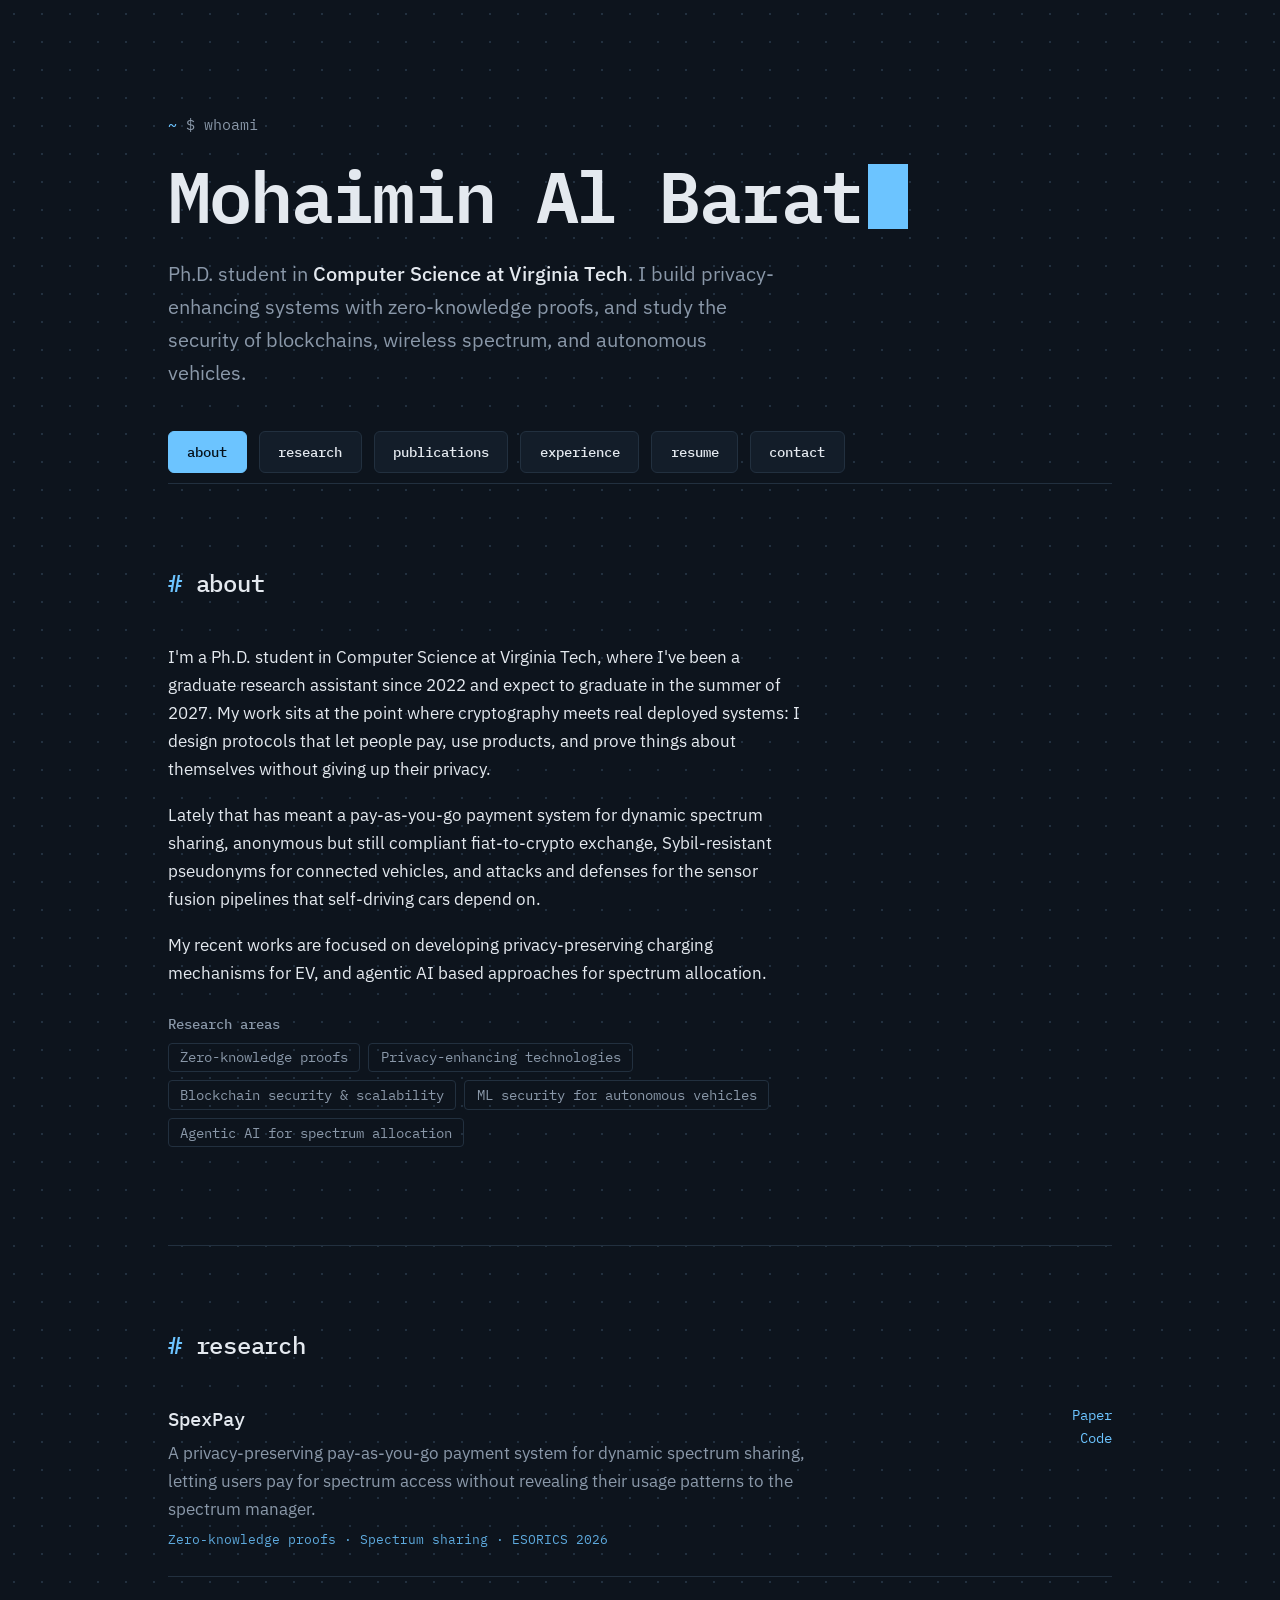
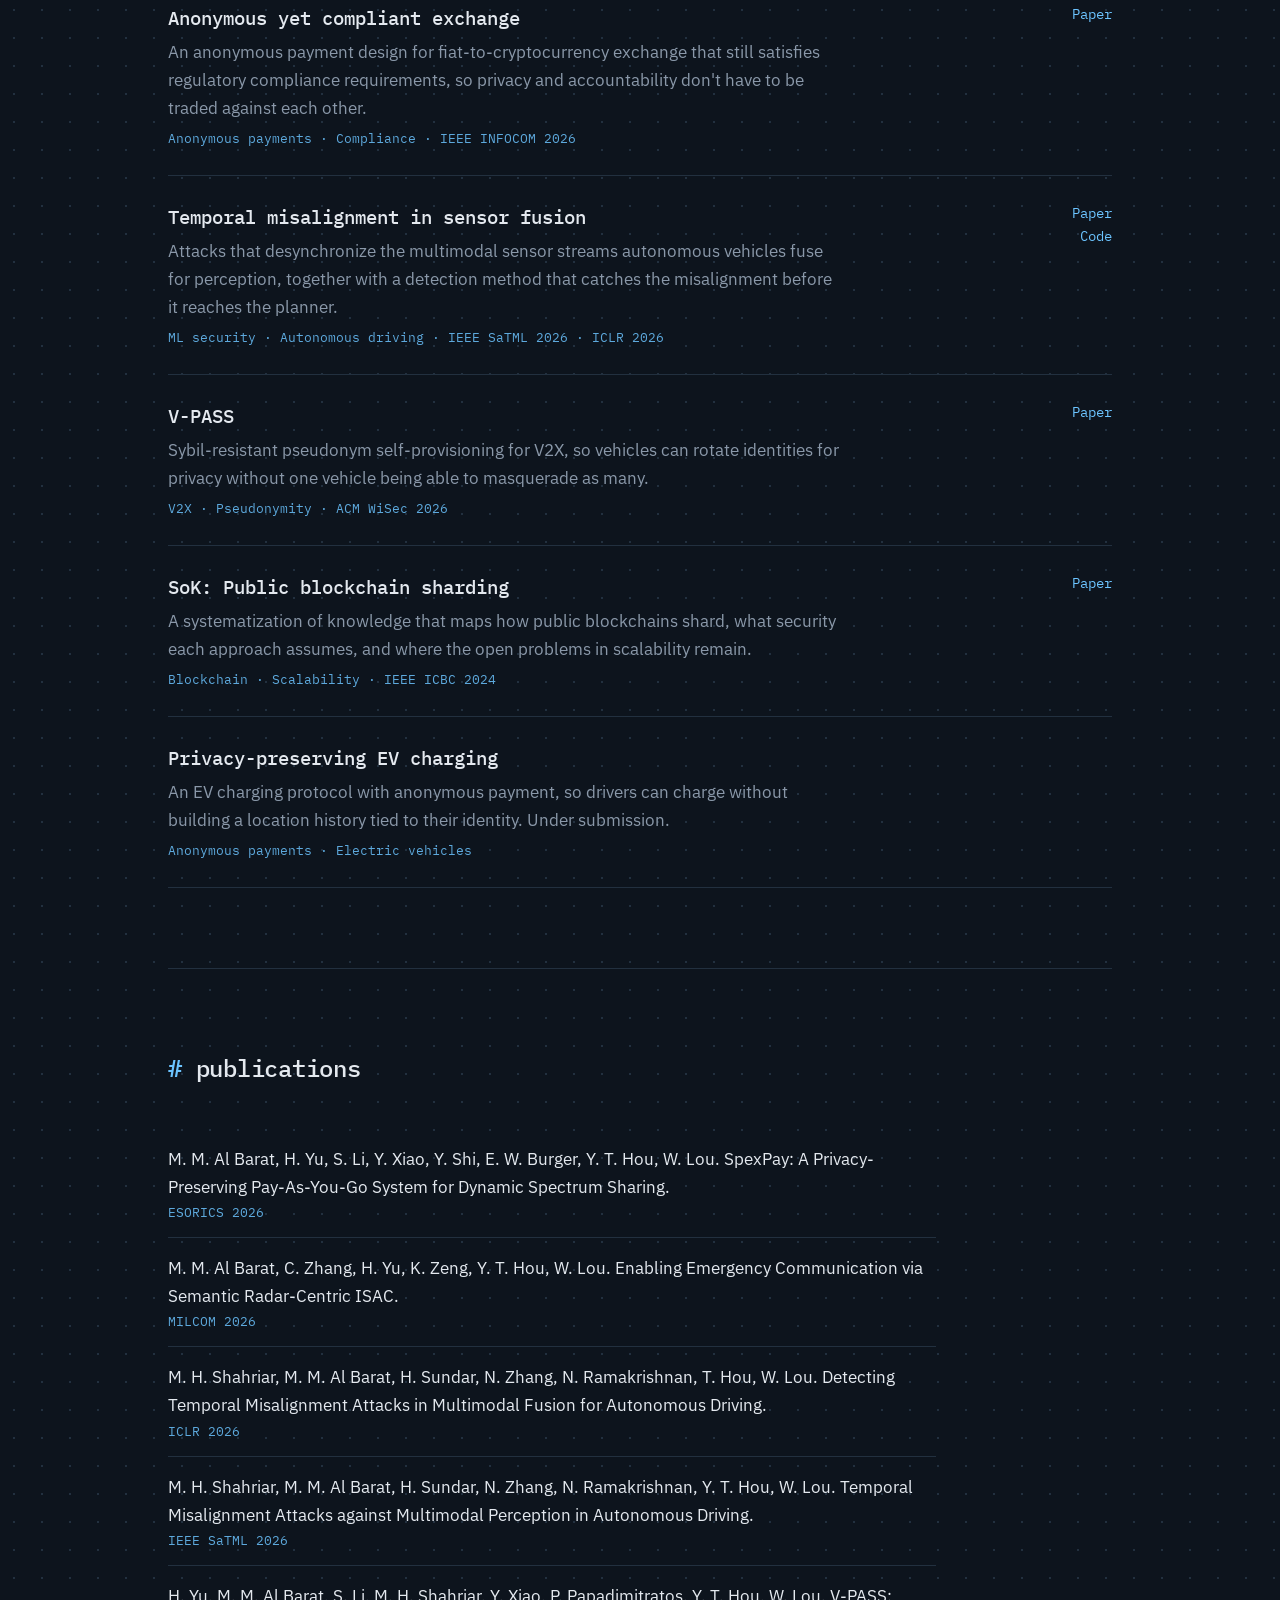
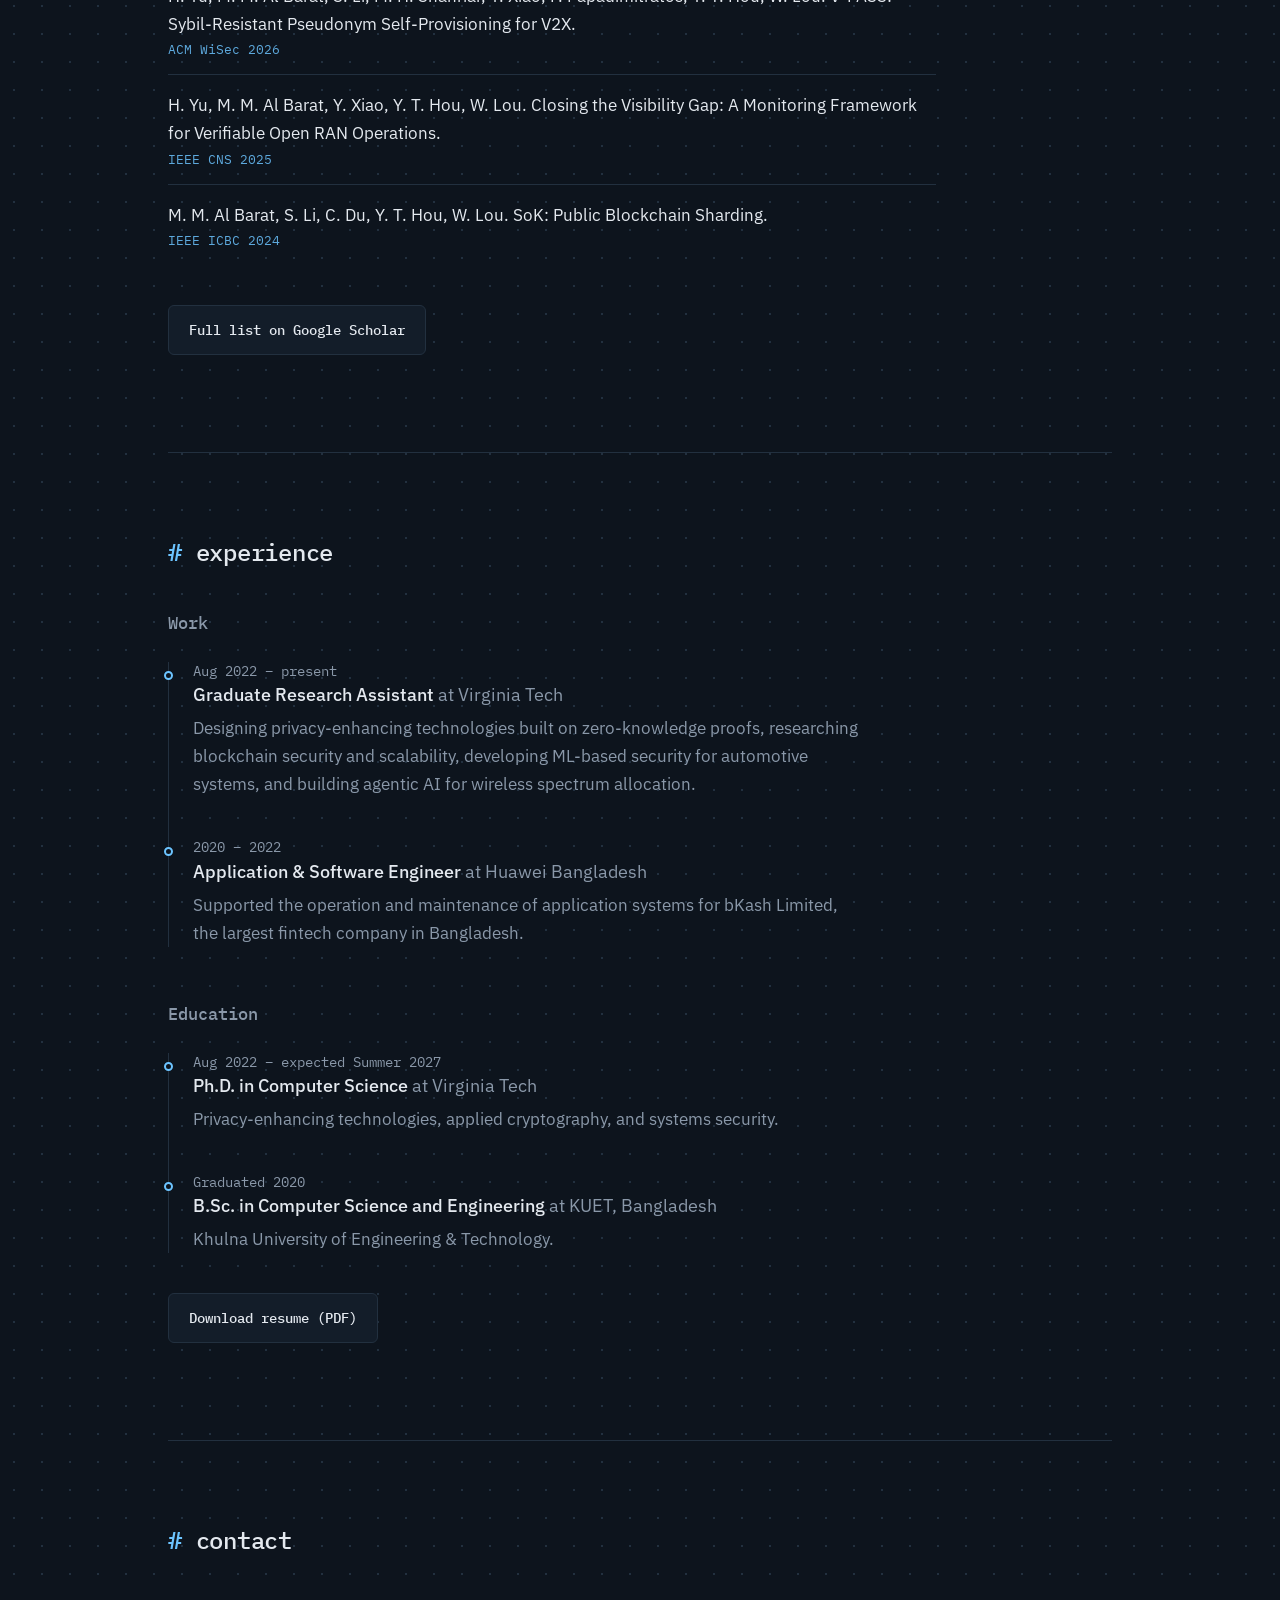
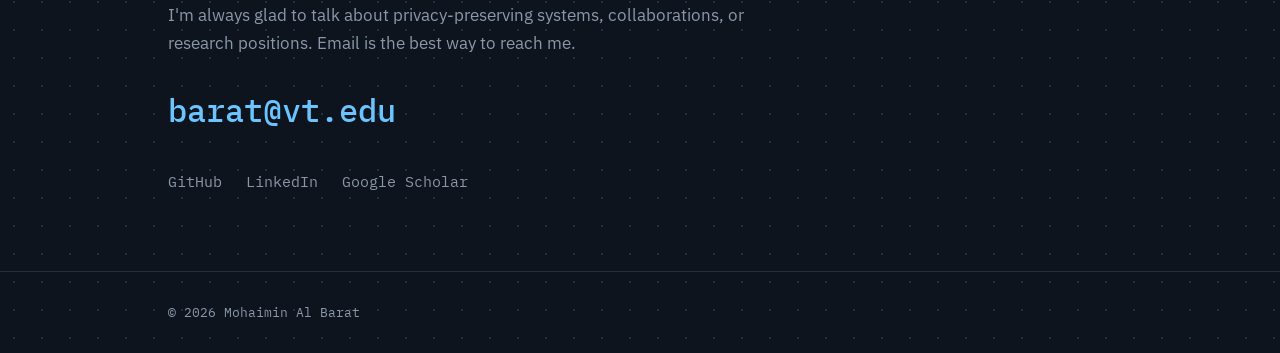
==== commit 67426bf6: "about updated" ====
--- a/index.html
+++ b/index.html
@@ -34,7 +34,7 @@
   <div class="nav-sentinel" aria-hidden="true"></div>
   <header class="hero-nav">
     <nav class="wrap" aria-label="Main">
-      <a class="logo" href="#top">barat<span>_</span></a>
+      <a class="logo" href="#top">mohaimin<span>_</span></a>
       <ul>
         <li><a href="#about">about</a></li>
         <li><a href="#research">research</a></li>
@@ -79,7 +79,7 @@
         <!-- [EDIT 6] Your photo. Put photo.jpg next to this file, then replace
              the whole <div class="avatar">...</div> line below with:
              <div class="avatar"><img src="photo.jpg" alt="Mohaimin Al Barat"></div> -->
-        <div class="avatar" aria-hidden="true">MB</div>
+        <!-- <div class="avatar" aria-hidden="true">MB</div> -->
       </div>
     </section>
 
